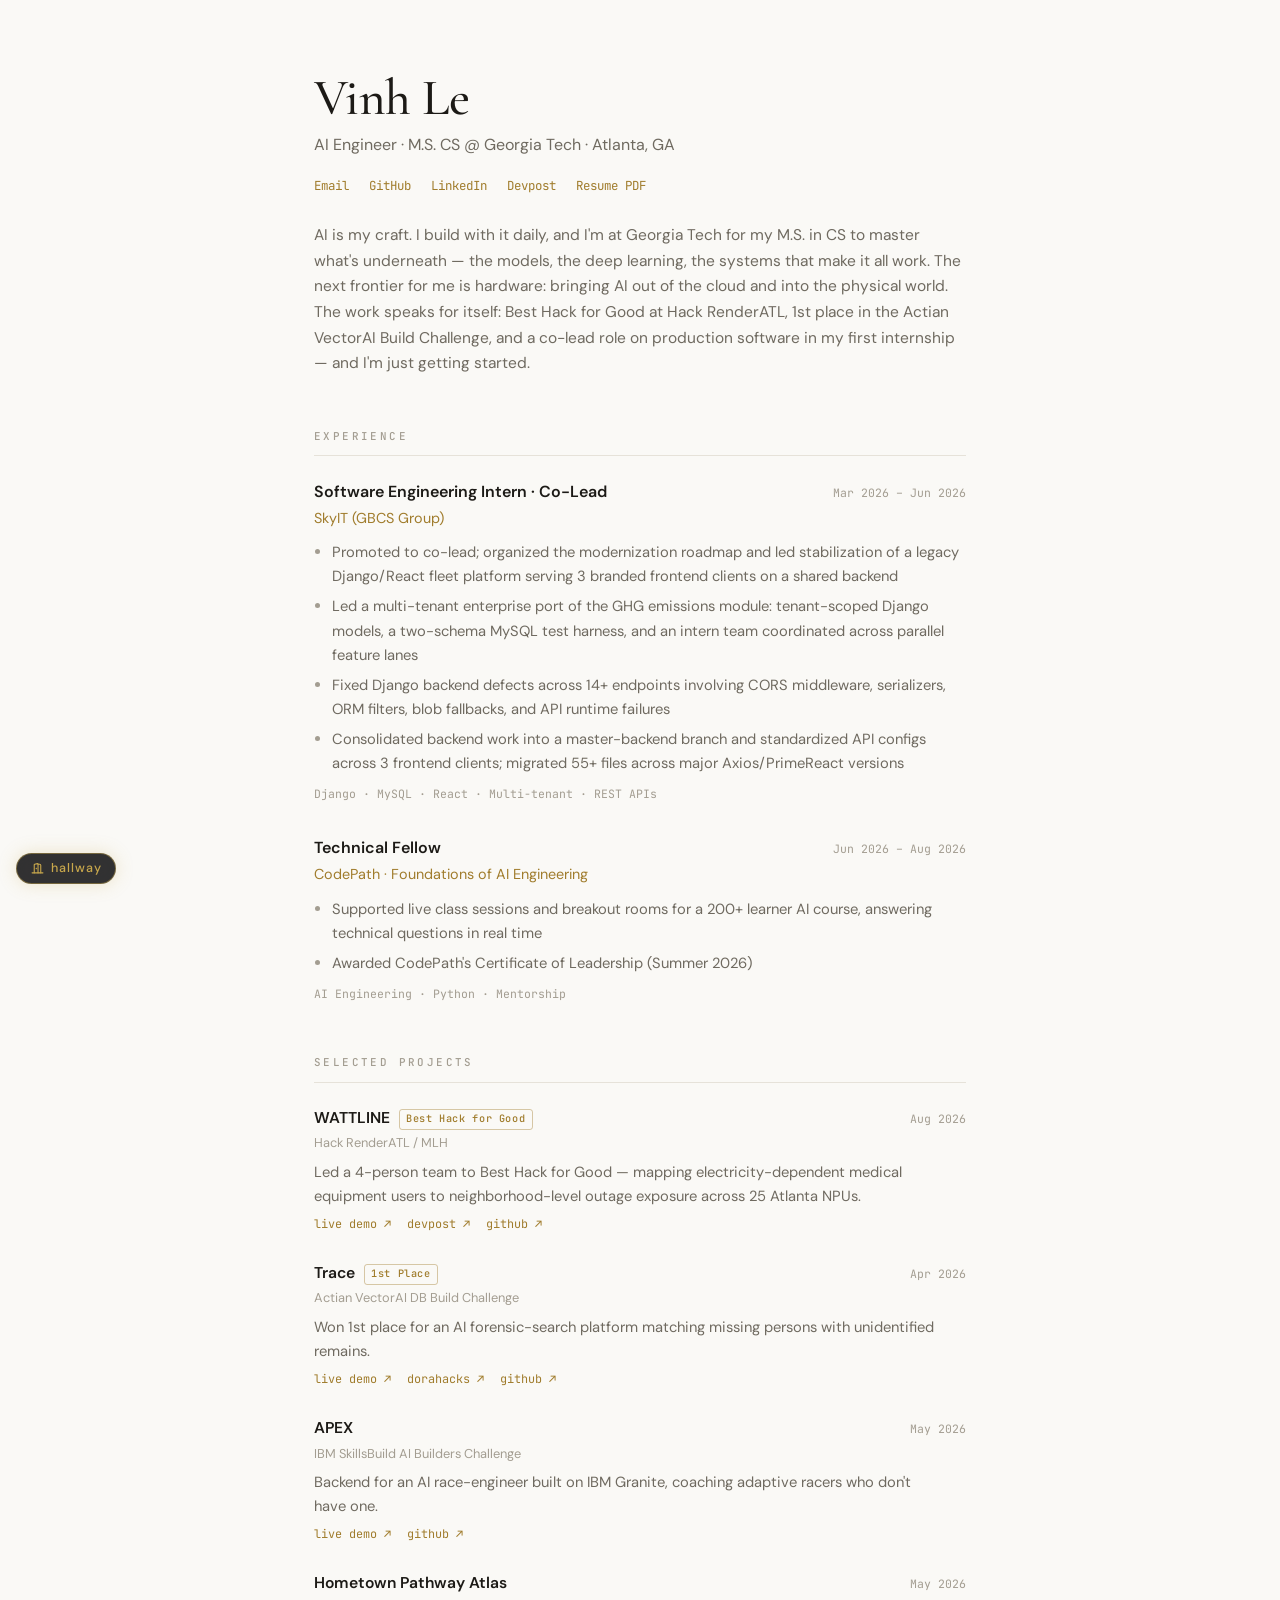
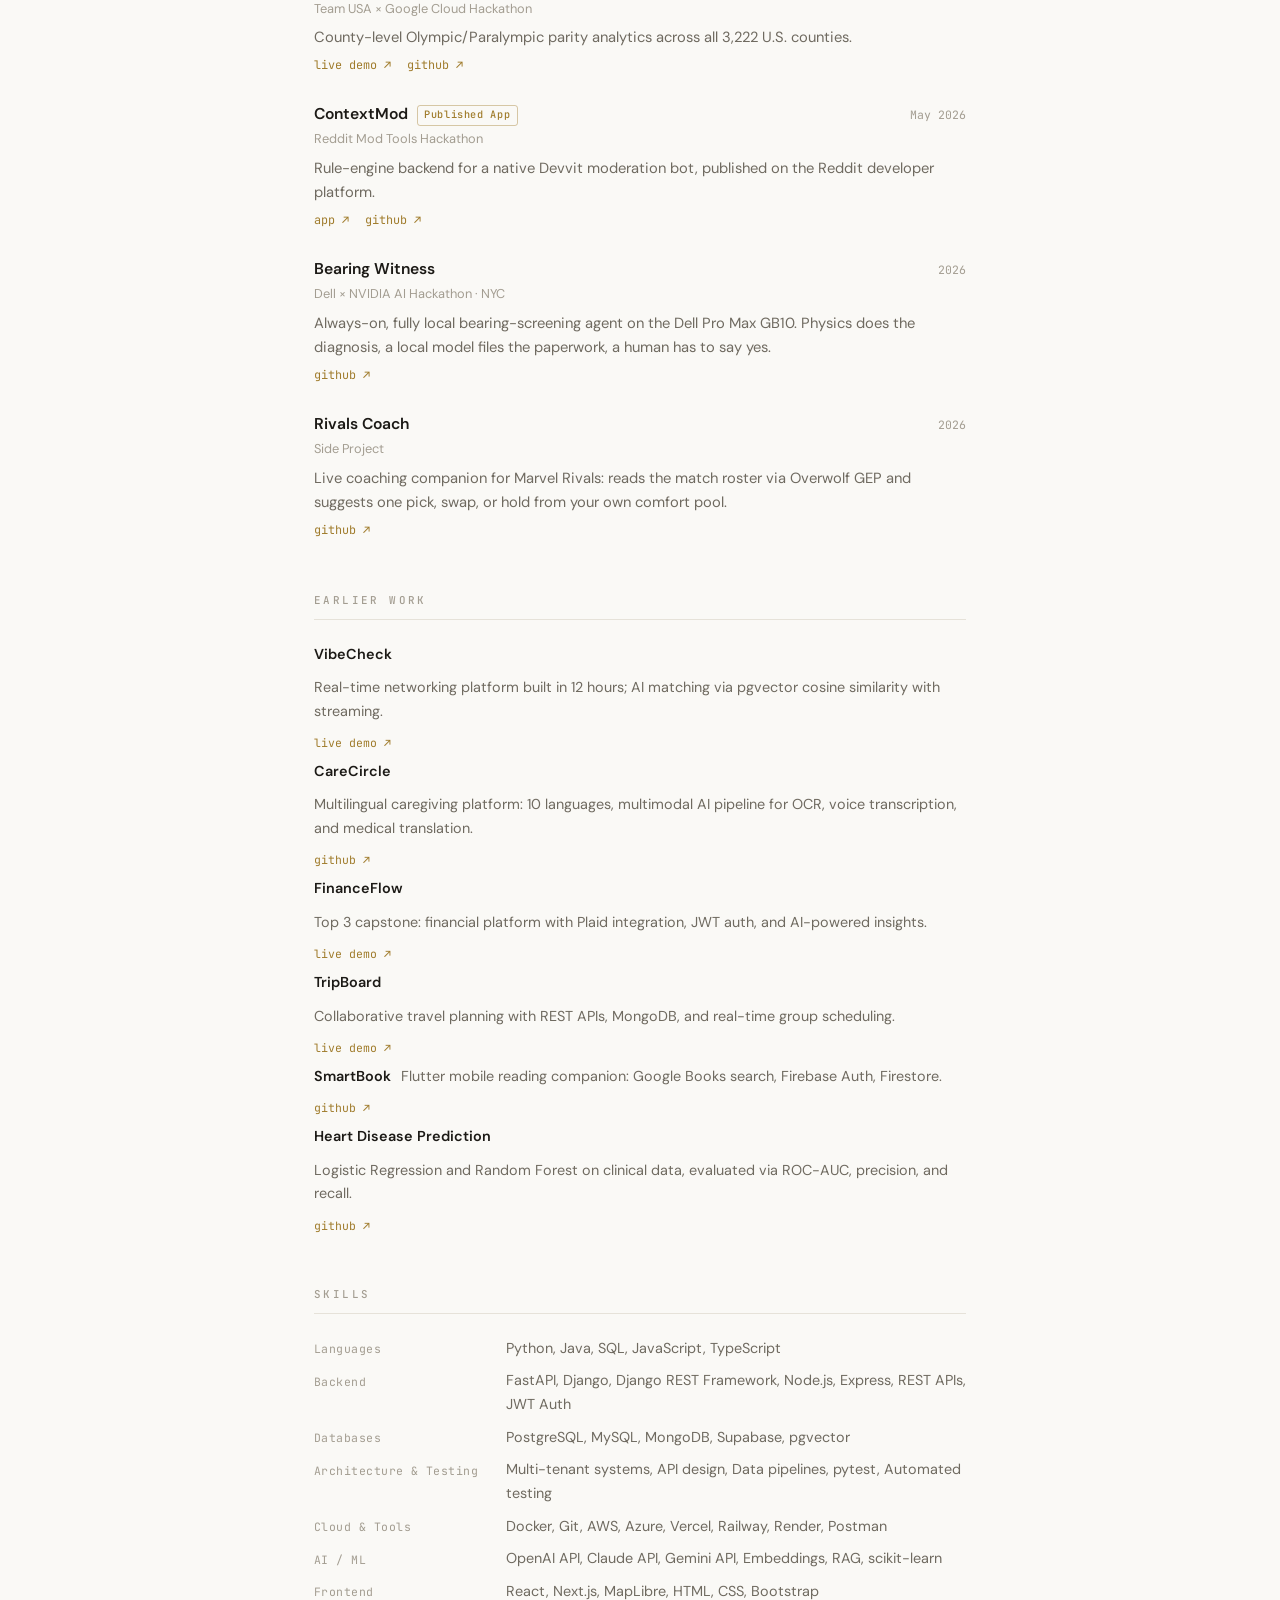
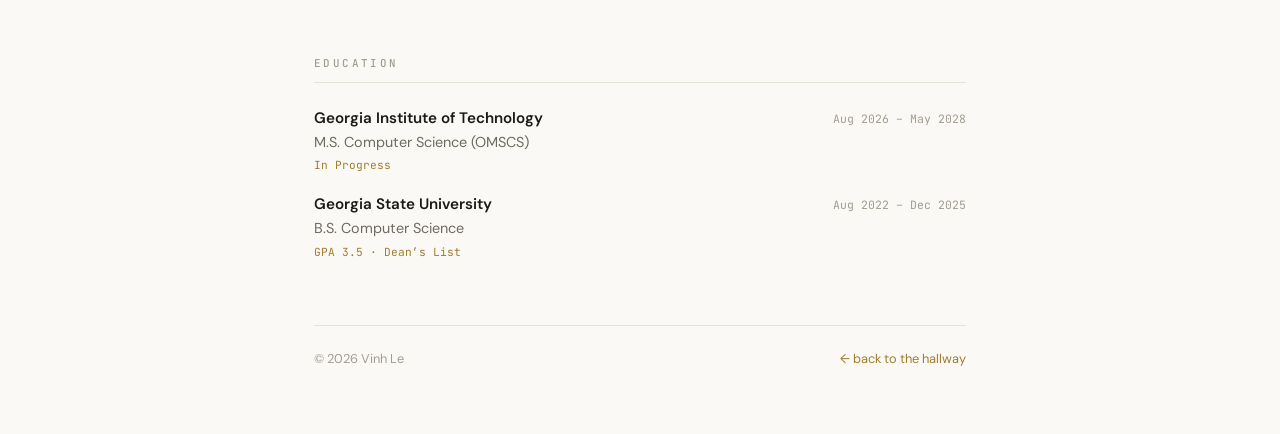
==== classic.html @ d7813e92 "door hub v1: isekai fracture hallway + five themed rooms - index.html: pitch-black void with five gl" ====
<!DOCTYPE HTML>
<html lang="en">

<head>
  <title>Vinh Le — Software Engineer</title>
  <meta charset="utf-8" />
  <meta name="viewport" content="width=device-width, initial-scale=1" />
  <link rel="icon" type="image/jpeg" href="images/linkedinpfp.jpg" />
  <meta name="description"
    content="Vinh Le — AI engineer working across software and hardware: on-device agents, multi-vector retrieval, multi-tenant platforms, and tested REST APIs. M.S. CS at Georgia Tech OMSCS." />
  <meta property="og:title" content="Vinh Le — Software Engineer" />
  <meta property="og:description" content="AI Engineer | M.S. CS @ Georgia Tech | Real problems, shipped answers." />
  <meta property="og:image" content="images/linkedinpfp.jpg" />
  <meta property="og:type" content="website" />

  <link rel="preconnect" href="https://fonts.googleapis.com" />
  <link rel="preconnect" href="https://fonts.gstatic.com" crossorigin />
  <link href="https://fonts.googleapis.com/css2?family=Cormorant+Garamond:ital,wght@0,400;0,500;1,400&family=DM+Sans:wght@400;500;600&family=JetBrains+Mono:wght@400;500&display=swap" rel="stylesheet" />
  <link rel="stylesheet" href="shared/void.css" />

  <style>
    * { box-sizing: border-box; margin: 0; padding: 0; }

    :root {
      --paper: #faf9f6;
      --ink: #1c1a16;
      --muted: #6f6a60;
      --faint: #a39d91;
      --rule: #e6e2d9;
      --accent: #a07c2c;
    }

    body {
      background: var(--paper);
      color: var(--ink);
      font-family: 'DM Sans', sans-serif;
      font-size: 15.5px;
      line-height: 1.65;
      -webkit-font-smoothing: antialiased;
    }

    .page {
      max-width: 700px;
      margin: 0 auto;
      padding: clamp(3rem, 8vh, 5.5rem) 1.5rem 4rem;
    }

    a { color: inherit; }

    /* ── Header ── */
    .masthead h1 {
      font-family: 'Cormorant Garamond', serif;
      font-weight: 500;
      font-size: clamp(2.4rem, 6vw, 3.2rem);
      line-height: 1.05;
      letter-spacing: -0.01em;
    }
    .masthead .role {
      margin-top: 0.4rem;
      font-size: 1rem;
      color: var(--muted);
    }
    .masthead .links {
      margin-top: 1.1rem;
      display: flex; flex-wrap: wrap; gap: 0.4rem 1.25rem;
      font-family: 'JetBrains Mono', monospace;
      font-size: 0.78rem;
    }
    .masthead .links a {
      color: var(--accent);
      text-decoration: none;
      border-bottom: 1px solid transparent;
      transition: border-color 0.2s;
    }
    .masthead .links a:hover { border-bottom-color: var(--accent); }
    .summary {
      margin-top: 1.6rem;
      color: var(--muted);
      max-width: 60ch;
    }

    /* ── Sections ── */
    section { margin-top: 3.2rem; }
    .label {
      font-family: 'JetBrains Mono', monospace;
      font-size: 0.68rem;
      font-weight: 500;
      letter-spacing: 0.22em;
      text-transform: uppercase;
      color: var(--faint);
      padding-bottom: 0.6rem;
      border-bottom: 1px solid var(--rule);
      margin-bottom: 1.4rem;
    }

    /* ── Experience ── */
    .xp { margin-bottom: 2rem; }
    .xp:last-child { margin-bottom: 0; }
    .row {
      display: flex; align-items: baseline; justify-content: space-between;
      gap: 1rem; flex-wrap: wrap;
    }
    .row h3 { font-size: 1rem; font-weight: 600; }
    .row .dates {
      font-family: 'JetBrains Mono', monospace;
      font-size: 0.72rem; color: var(--faint); white-space: nowrap;
    }
    .org { color: var(--accent); font-size: 0.9rem; margin-top: 0.1rem; }
    .xp ul { margin-top: 0.6rem; padding-left: 1.1rem; }
    .xp li { margin-bottom: 0.35rem; color: var(--muted); font-size: 0.92rem; }
    .xp li::marker { color: var(--faint); }
    .tech {
      margin-top: 0.55rem;
      font-family: 'JetBrains Mono', monospace;
      font-size: 0.72rem; color: var(--faint);
    }

    /* ── Projects ── */
    .proj { margin-bottom: 1.6rem; }
    .proj:last-child { margin-bottom: 0; }
    .proj .row h3 { font-size: 0.98rem; }
    .award {
      display: inline-block;
      font-family: 'JetBrains Mono', monospace;
      font-size: 0.64rem; font-weight: 500;
      letter-spacing: 0.06em;
      color: var(--accent);
      border: 1px solid color-mix(in srgb, var(--accent) 40%, transparent);
      border-radius: 3px;
      padding: 0.08rem 0.4rem;
      margin-left: 0.55rem;
      vertical-align: 0.1em;
      white-space: nowrap;
    }
    .proj .event { font-size: 0.8rem; color: var(--faint); margin-top: 0.1rem; }
    .proj .desc { margin-top: 0.4rem; color: var(--muted); font-size: 0.92rem; max-width: 62ch; }
    .proj .out {
      margin-top: 0.4rem;
      display: flex; flex-wrap: wrap; gap: 1rem;
      font-family: 'JetBrains Mono', monospace;
      font-size: 0.74rem;
    }
    .proj .out a { color: var(--accent); text-decoration: none; }
    .proj .out a:hover { text-decoration: underline; }

    /* earlier one-liners */
    .earlier-item {
      display: flex; align-items: baseline; gap: 0.6rem;
      margin-bottom: 0.5rem; flex-wrap: wrap;
      font-size: 0.9rem;
    }
    .earlier-item b { font-weight: 600; }
    .earlier-item span { color: var(--muted); }
    .earlier-item a {
      font-family: 'JetBrains Mono', monospace;
      font-size: 0.72rem; color: var(--accent); text-decoration: none;
    }
    .earlier-item a:hover { text-decoration: underline; }

    /* ── Skills ── */
    .skill-row {
      display: grid;
      grid-template-columns: 172px 1fr;
      gap: 0.4rem 1.25rem;
      margin-bottom: 0.55rem;
      font-size: 0.9rem;
    }
    .skill-row dt {
      font-family: 'JetBrains Mono', monospace;
      font-size: 0.72rem; color: var(--faint);
      letter-spacing: 0.04em; padding-top: 0.15rem;
    }
    .skill-row dd { color: var(--muted); }
    @media (max-width: 540px) { .skill-row { grid-template-columns: 1fr; gap: 0.1rem; margin-bottom: 0.9rem; } }

    /* ── Education ── */
    .edu { margin-bottom: 1.1rem; }
    .edu .school { font-weight: 600; font-size: 0.95rem; }
    .edu .deg { color: var(--muted); font-size: 0.9rem; }
    .edu .note {
      font-family: 'JetBrains Mono', monospace;
      font-size: 0.7rem; color: var(--accent); margin-top: 0.1rem;
    }

    /* ── Footer ── */
    footer {
      margin-top: 4rem;
      padding-top: 1.4rem;
      border-top: 1px solid var(--rule);
      display: flex; justify-content: space-between; align-items: baseline;
      flex-wrap: wrap; gap: 0.5rem;
      font-size: 0.8rem; color: var(--faint);
    }
    footer a { color: var(--accent); text-decoration: none; }
    footer a:hover { text-decoration: underline; }

    @media print {
      body { font-size: 12px; }
      .page { padding: 0; max-width: none; }
      footer .hall-link { display: none; }
      .masthead .links a { border: none; }
      a { text-decoration: none !important; }
    }
  </style>
</head>

<body data-accent="#c9a84c" data-room="classic">
  <div class="page">
    <header class="masthead">
      <h1>Vinh Le</h1>
      <p class="role" id="m-role"></p>
      <nav class="links" id="m-links" aria-label="Contact links"></nav>
      <p class="summary" id="m-summary"></p>
    </header>

    <section aria-labelledby="s-xp">
      <h2 class="label" id="s-xp">Experience</h2>
      <div id="xp"></div>
    </section>

    <section aria-labelledby="s-proj">
      <h2 class="label" id="s-proj">Selected Projects</h2>
      <div id="projects"></div>
    </section>

    <section aria-labelledby="s-earlier">
      <h2 class="label" id="s-earlier">Earlier Work</h2>
      <div id="earlier"></div>
    </section>

    <section aria-labelledby="s-skills">
      <h2 class="label" id="s-skills">Skills</h2>
      <dl id="skills"></dl>
    </section>

    <section aria-labelledby="s-edu">
      <h2 class="label" id="s-edu">Education</h2>
      <div id="edu"></div>
    </section>

    <footer>
      <span>&#169; 2026 Vinh Le</span>
      <a class="hall-link" href="index.html">&#8592; back to the hallway</a>
    </footer>
  </div>

  <noscript>
    <div style="max-width:700px;margin:0 auto;padding:1rem 1.5rem;">
      Vinh Le — AI engineer, M.S. CS student at Georgia Tech.
      <a href="mailto:vinhhle24@gmail.com">vinhhle24@gmail.com</a> ·
      <a href="https://github.com/vinhbin">github.com/vinhbin</a> ·
      <a href="https://www.linkedin.com/in/vinh-thaile/">LinkedIn</a>
    </div>
  </noscript>

  <script src="shared/data.js"></script>
  <script>
    (function () {
      var V = window.VINH;
      if (!V) return;

      function el(tag, cls, html) {
        var e = document.createElement(tag);
        if (cls) e.className = cls;
        if (html !== undefined) e.innerHTML = html;
        return e;
      }
      function esc(s) {
        return String(s).replace(/&/g, '&amp;').replace(/</g, '&lt;').replace(/>/g, '&gt;');
      }

      document.getElementById('m-role').textContent = V.role + ' · ' + V.location;
      document.getElementById('m-summary').textContent = V.about[0] + ' ' + V.about[1];

      var links = [
        ['Email', 'mailto:' + V.email],
        ['GitHub', V.links.github],
        ['LinkedIn', V.links.linkedin],
        ['Devpost', V.links.devpost],
        ['Resume PDF', V.links.resume]
      ];
      var nav = document.getElementById('m-links');
      links.forEach(function (l) {
        var a = el('a', null, esc(l[0]));
        a.href = l[1];
        if (l[1].indexOf('http') === 0) { a.target = '_blank'; a.rel = 'noopener noreferrer'; }
        nav.appendChild(a);
      });

      /* experience */
      var xp = document.getElementById('xp');
      V.experience.forEach(function (job) {
        var d = el('div', 'xp');
        d.appendChild(el('div', 'row',
          '<h3>' + esc(job.title) + '</h3><span class="dates">' + esc(job.dates) + '</span>'));
        d.appendChild(el('p', 'org', esc(job.org)));
        var ul = el('ul');
        job.bullets.forEach(function (b) { ul.appendChild(el('li', null, esc(b))); });
        d.appendChild(ul);
        d.appendChild(el('p', 'tech', esc(job.tech.join(' · '))));
        xp.appendChild(d);
      });

      /* projects */
      var linkLabels = { demo: 'live demo', github: 'github', devpost: 'devpost', dorahacks: 'dorahacks', app: 'app' };
      var pr = document.getElementById('projects');
      V.projects.forEach(function (p) {
        var d = el('div', 'proj');
        var award = p.award ? '<span class="award">' + esc(p.award) + '</span>' : '';
        d.appendChild(el('div', 'row',
          '<h3>' + esc(p.name) + award + '</h3><span class="dates">' + esc(p.date) + '</span>'));
        d.appendChild(el('p', 'event', esc(p.event)));
        d.appendChild(el('p', 'desc', esc(p.desc)));
        var out = el('div', 'out');
        Object.keys(p.links || {}).forEach(function (k) {
          var a = el('a', null, esc(linkLabels[k] || k) + ' &#8599;');
          a.href = p.links[k];
          a.target = '_blank'; a.rel = 'noopener noreferrer';
          out.appendChild(a);
        });
        d.appendChild(out);
        pr.appendChild(d);
      });

      /* earlier */
      var er = document.getElementById('earlier');
      V.earlier.forEach(function (p) {
        var d = el('div', 'earlier-item');
        d.appendChild(el('b', null, esc(p.name)));
        d.appendChild(el('span', null, esc(p.desc)));
        var k = Object.keys(p.links || {})[0];
        if (k) {
          var a = el('a', null, esc(linkLabels[k] || k) + ' &#8599;');
          a.href = p.links[k];
          a.target = '_blank'; a.rel = 'noopener noreferrer';
          d.appendChild(a);
        }
        er.appendChild(d);
      });

      /* skills */
      var sk = document.getElementById('skills');
      Object.keys(V.skills).forEach(function (cat) {
        var row = el('div', 'skill-row');
        row.appendChild(el('dt', null, esc(cat)));
        row.appendChild(el('dd', null, esc(V.skills[cat].join(', '))));
        sk.appendChild(row);
      });

      /* education */
      var ed = document.getElementById('edu');
      V.education.forEach(function (e) {
        var d = el('div', 'edu');
        d.appendChild(el('div', 'row',
          '<span class="school">' + esc(e.school) + '</span><span class="dates">' + esc(e.dates) + '</span>'));
        d.appendChild(el('p', 'deg', esc(e.degree)));
        d.appendChild(el('p', 'note', esc(e.note)));
        ed.appendChild(d);
      });
    })();
  </script>
  <script src="shared/void.js" defer></script>
</body>
</html>
---- shared/void.css ----
/* Shared invariants for every room: enter/exit transitions + the escape hatch.
   The room's accent comes from <body data-accent="#hex">. */

:root { --room-accent: #c9a84c; }

/* Accent flood shown while a door "opens into" the room, then fades out */
.void-enter {
  position: fixed; inset: 0; z-index: 999999; pointer-events: none;
  opacity: 0.85;
  transition: opacity 0.7s ease;
}
.void-enter.void-enter-done { opacity: 0; }

/* Darkness that swallows the room on the way back to the hallway */
.void-exit {
  position: fixed; inset: 0; z-index: 999999; pointer-events: none;
  background: #050507; opacity: 0;
  transition: opacity 0.4s ease;
}
.void-exit.void-exit-on { opacity: 1; }

/* Escape hatch — identical in every room, always bottom-left */
.void-hatch {
  position: fixed; left: 1rem; bottom: 1rem; z-index: 99999;
  display: inline-flex; align-items: center; gap: 0.45rem;
  padding: 0.5rem 0.85rem; border-radius: 999px;
  background: rgba(5, 5, 7, 0.82); color: var(--room-accent);
  border: 1px solid color-mix(in srgb, var(--room-accent) 45%, transparent);
  box-shadow: 0 0 18px color-mix(in srgb, var(--room-accent) 25%, transparent);
  font: 500 0.78rem/1 'DM Sans', system-ui, sans-serif;
  letter-spacing: 0.08em; text-transform: lowercase;
  text-decoration: none; cursor: pointer;
  backdrop-filter: blur(8px); -webkit-backdrop-filter: blur(8px);
  transition: box-shadow 0.3s ease, transform 0.3s ease, border-color 0.3s ease;
}
.void-hatch:hover {
  transform: translateY(-2px);
  box-shadow: 0 0 28px color-mix(in srgb, var(--room-accent) 45%, transparent);
  border-color: color-mix(in srgb, var(--room-accent) 80%, transparent);
}
.void-hatch svg { display: block; }

@media (prefers-reduced-motion: reduce) {
  .void-enter, .void-exit { transition: none; }
  .void-hatch { transition: none; }
}

@media print {
  .void-hatch, .void-enter, .void-exit { display: none !important; }
}
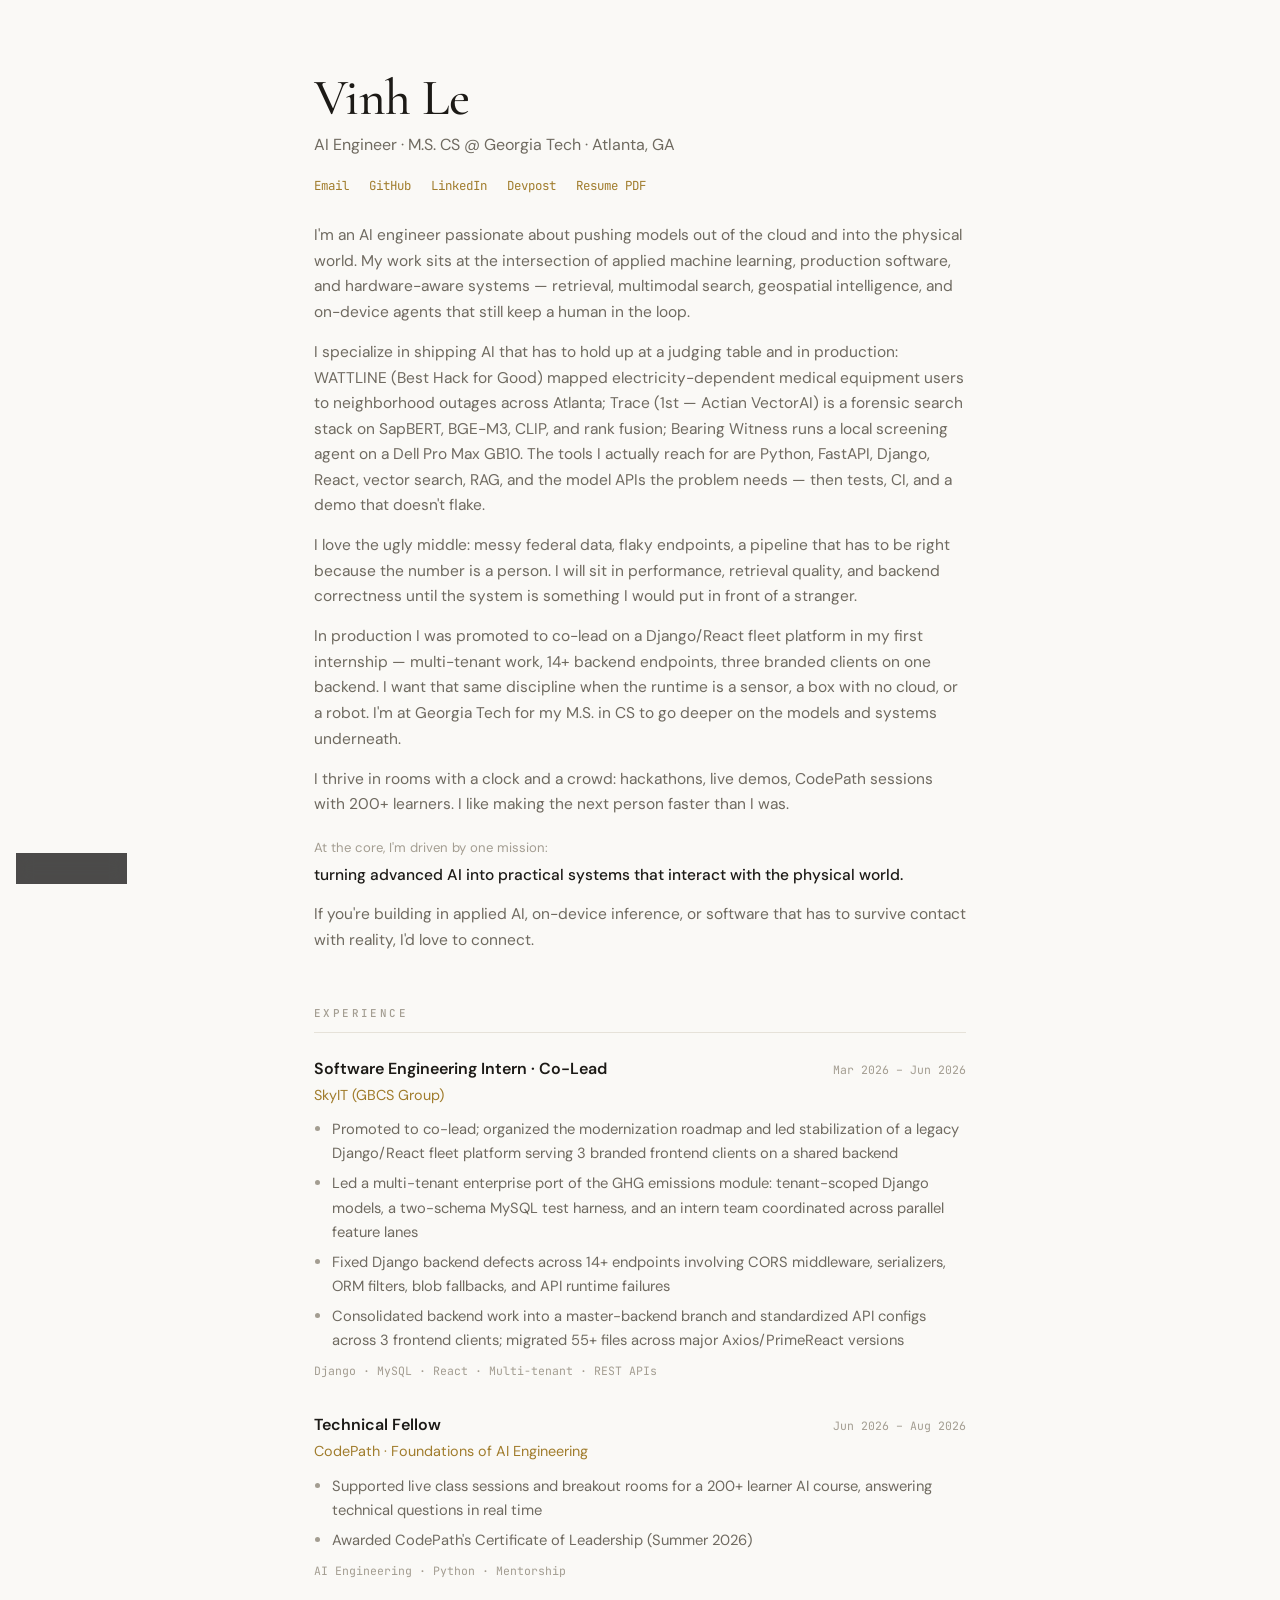
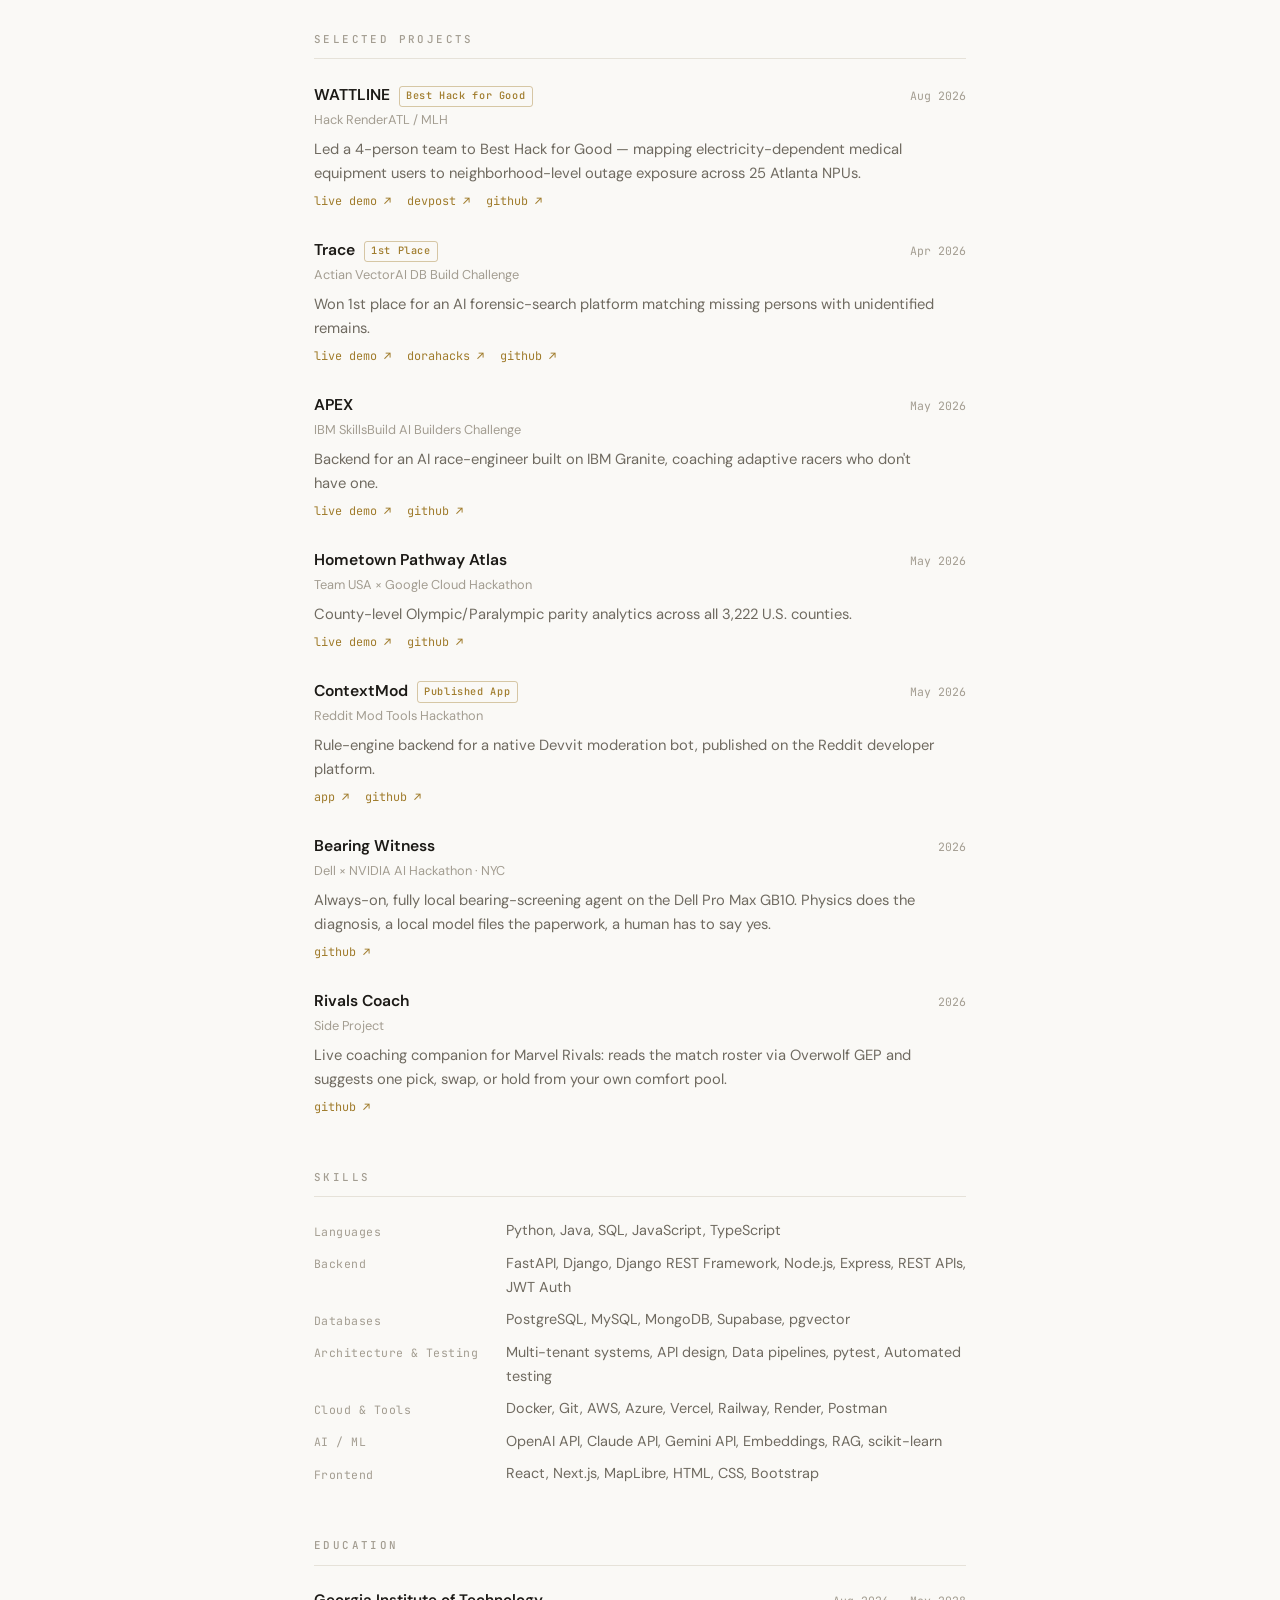
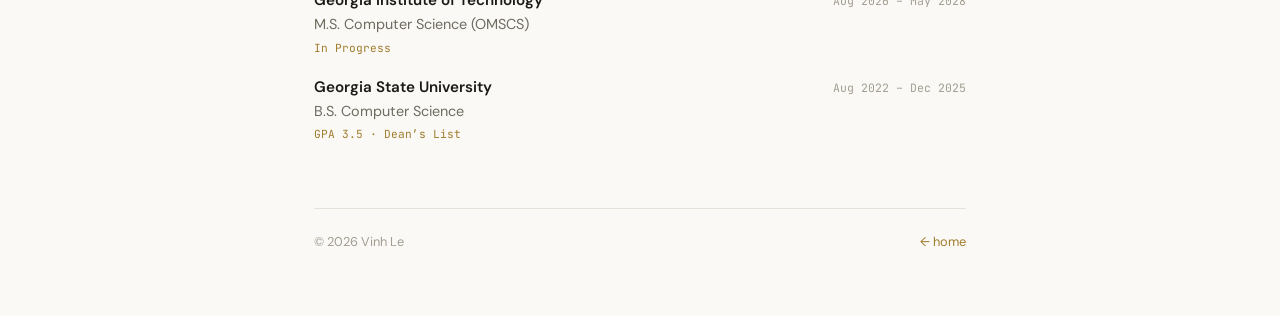
==== commit 30d84bf8: "index: cinematic homepage that spotlights current work and a portrait Replace the themed launch expe" ====
--- a/classic.html
+++ b/classic.html
@@ -76,7 +76,19 @@
     .summary {
       margin-top: 1.6rem;
       color: var(--muted);
-      max-width: 60ch;
+      max-width: 68ch;
+    }
+    .summary p { margin-top: 0.9rem; }
+    .summary p:first-child { margin-top: 0; }
+    .summary .kicker {
+      margin-top: 1.2rem;
+      font-size: 0.82rem;
+      color: var(--faint);
+    }
+    .summary .mission {
+      margin-top: 0.25rem;
+      color: var(--ink);
+      font-weight: 500;
     }
 
     /* ── Sections ── */
@@ -210,7 +222,7 @@
       <h1>Vinh Le</h1>
       <p class="role" id="m-role"></p>
       <nav class="links" id="m-links" aria-label="Contact links"></nav>
-      <p class="summary" id="m-summary"></p>
+      <div class="summary" id="m-summary"></div>
     </header>
 
     <section aria-labelledby="s-xp">
@@ -223,7 +235,7 @@
       <div id="projects"></div>
     </section>
 
-    <section aria-labelledby="s-earlier">
+    <section id="sec-earlier" aria-labelledby="s-earlier">
       <h2 class="label" id="s-earlier">Earlier Work</h2>
       <div id="earlier"></div>
     </section>
@@ -240,7 +252,7 @@
 
     <footer>
       <span>&#169; 2026 Vinh Le</span>
-      <a class="hall-link" href="index.html">&#8592; back to the hallway</a>
+      <a class="hall-link" href="index.html">&#8592; home</a>
     </footer>
   </div>
 
@@ -270,7 +282,14 @@
       }
 
       document.getElementById('m-role').textContent = V.role + ' · ' + V.location;
-      document.getElementById('m-summary').textContent = V.about[0] + ' ' + V.about[1];
+      var sum = document.getElementById('m-summary');
+      (V.about || []).forEach(function (para) {
+        var p = el('p');
+        p.textContent = para;
+        if (/^At the core/i.test(para)) p.className = 'kicker';
+        else if (/^turning /i.test(para)) p.className = 'mission';
+        sum.appendChild(p);
+      });
 
       var links = [
         ['Email', 'mailto:' + V.email],
@@ -323,20 +342,25 @@
       });
 
       /* earlier */
-      var er = document.getElementById('earlier');
-      V.earlier.forEach(function (p) {
-        var d = el('div', 'earlier-item');
-        d.appendChild(el('b', null, esc(p.name)));
-        d.appendChild(el('span', null, esc(p.desc)));
-        var k = Object.keys(p.links || {})[0];
-        if (k) {
-          var a = el('a', null, esc(linkLabels[k] || k) + ' &#8599;');
-          a.href = p.links[k];
-          a.target = '_blank'; a.rel = 'noopener noreferrer';
-          d.appendChild(a);
-        }
-        er.appendChild(d);
-      });
+      if (!V.earlier || !V.earlier.length) {
+        var earlierSec = document.getElementById('sec-earlier');
+        if (earlierSec) earlierSec.hidden = true;
+      } else {
+        var er = document.getElementById('earlier');
+        V.earlier.forEach(function (p) {
+          var d = el('div', 'earlier-item');
+          d.appendChild(el('b', null, esc(p.name)));
+          d.appendChild(el('span', null, esc(p.desc)));
+          var k = Object.keys(p.links || {})[0];
+          if (k) {
+            var a = el('a', null, esc(linkLabels[k] || k) + ' &#8599;');
+            a.href = p.links[k];
+            a.target = '_blank'; a.rel = 'noopener noreferrer';
+            d.appendChild(a);
+          }
+          er.appendChild(d);
+        });
+      }
 
       /* skills */
       var sk = document.getElementById('skills');
--- a/shared/void.css
+++ b/shared/void.css
@@ -19,26 +19,24 @@
 }
 .void-exit.void-exit-on { opacity: 1; }
 
-/* Escape hatch — identical in every room, always bottom-left */
+/* Corner link — identical on every page, always bottom-left */
 .void-hatch {
   position: fixed; left: 1rem; bottom: 1rem; z-index: 99999;
-  display: inline-flex; align-items: center; gap: 0.45rem;
-  padding: 0.5rem 0.85rem; border-radius: 999px;
-  background: rgba(5, 5, 7, 0.82); color: var(--room-accent);
-  border: 1px solid color-mix(in srgb, var(--room-accent) 45%, transparent);
-  box-shadow: 0 0 18px color-mix(in srgb, var(--room-accent) 25%, transparent);
-  font: 500 0.78rem/1 'DM Sans', system-ui, sans-serif;
-  letter-spacing: 0.08em; text-transform: lowercase;
+  display: inline-flex; align-items: center; gap: 0.4rem;
+  padding: 0.5rem 0.9rem; border-radius: 999px;
+  background: rgba(0, 0, 0, 0.7); color: rgba(255, 255, 255, 0.72);
+  border: 1px solid rgba(255, 255, 255, 0.14);
+  font: 500 0.78rem/1 -apple-system, BlinkMacSystemFont, 'Segoe UI', system-ui, sans-serif;
+  letter-spacing: 0.04em;
   text-decoration: none; cursor: pointer;
   backdrop-filter: blur(8px); -webkit-backdrop-filter: blur(8px);
-  transition: box-shadow 0.3s ease, transform 0.3s ease, border-color 0.3s ease;
+  transition: color 0.25s ease, border-color 0.25s ease, transform 0.25s ease;
 }
 .void-hatch:hover {
   transform: translateY(-2px);
-  box-shadow: 0 0 28px color-mix(in srgb, var(--room-accent) 45%, transparent);
-  border-color: color-mix(in srgb, var(--room-accent) 80%, transparent);
+  color: #fff;
+  border-color: rgba(255, 255, 255, 0.4);
 }
-.void-hatch svg { display: block; }
 
 @media (prefers-reduced-motion: reduce) {
   .void-enter, .void-exit { transition: none; }
